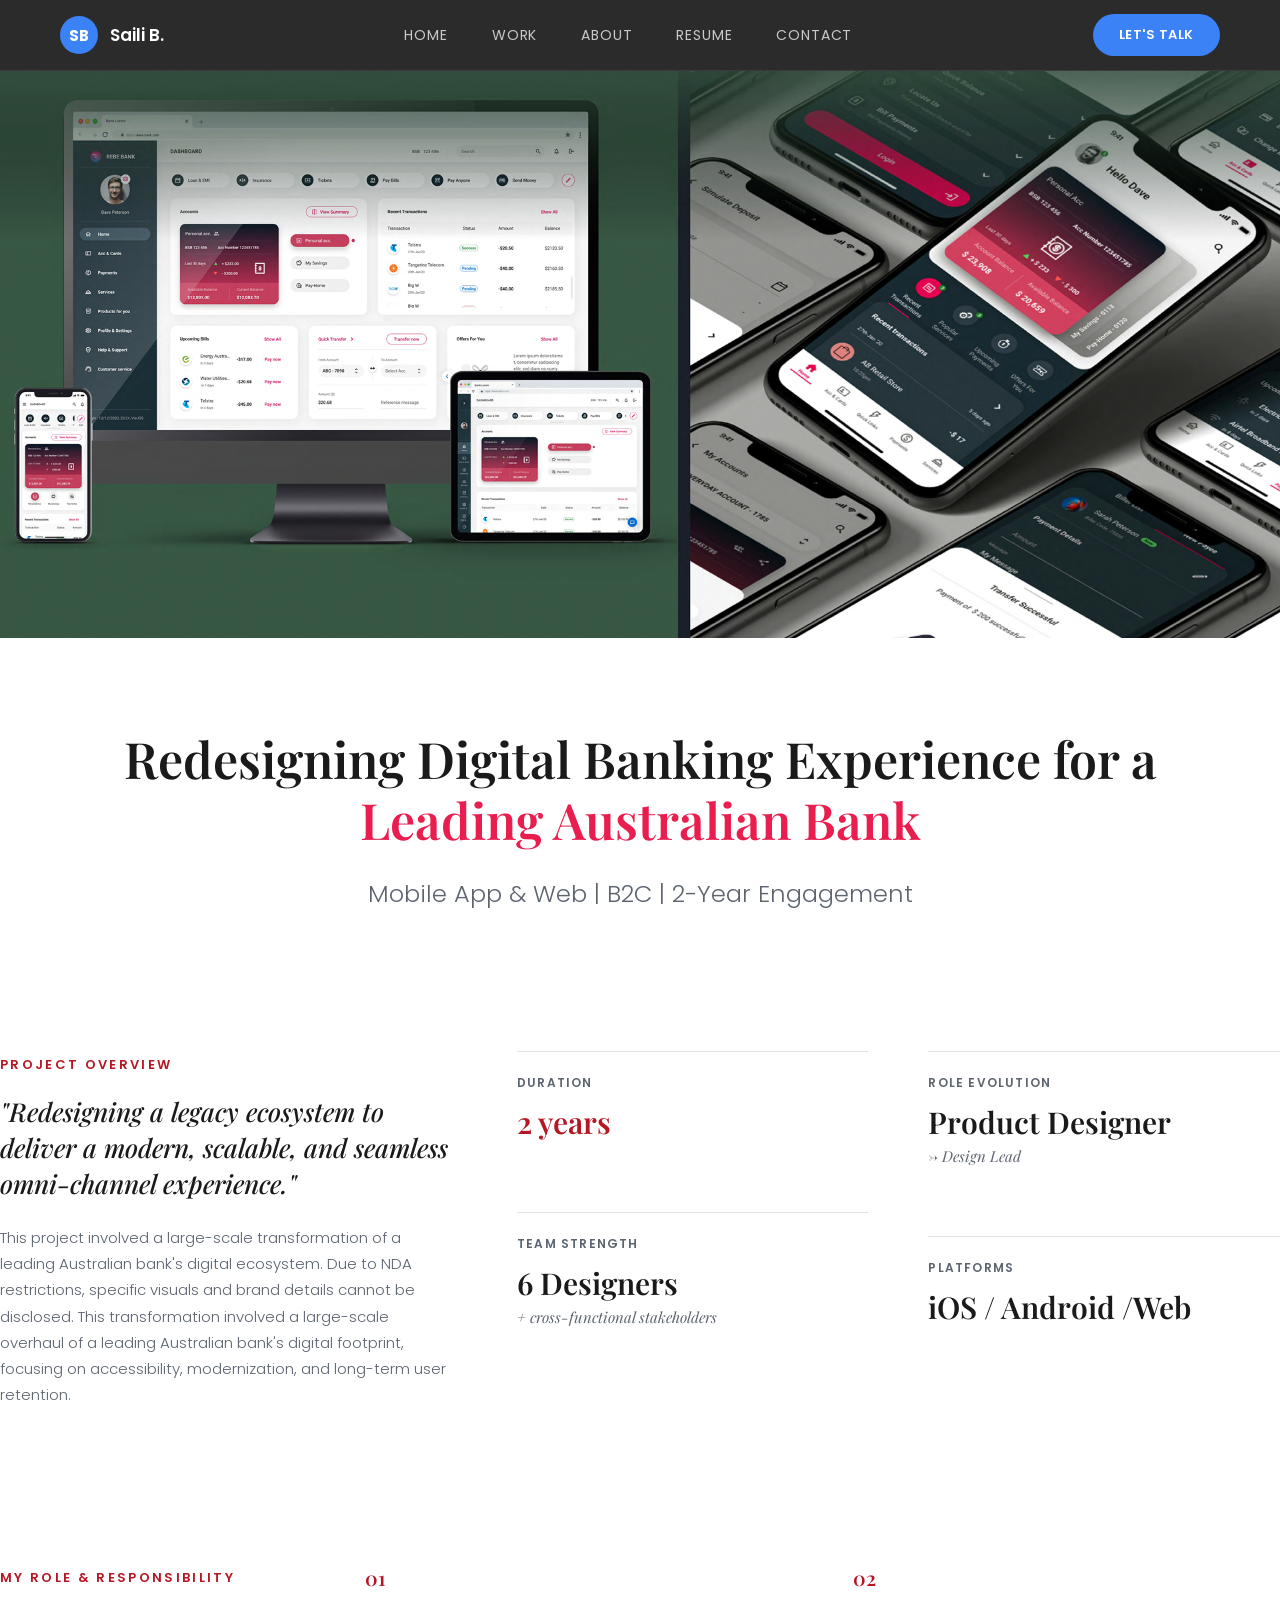
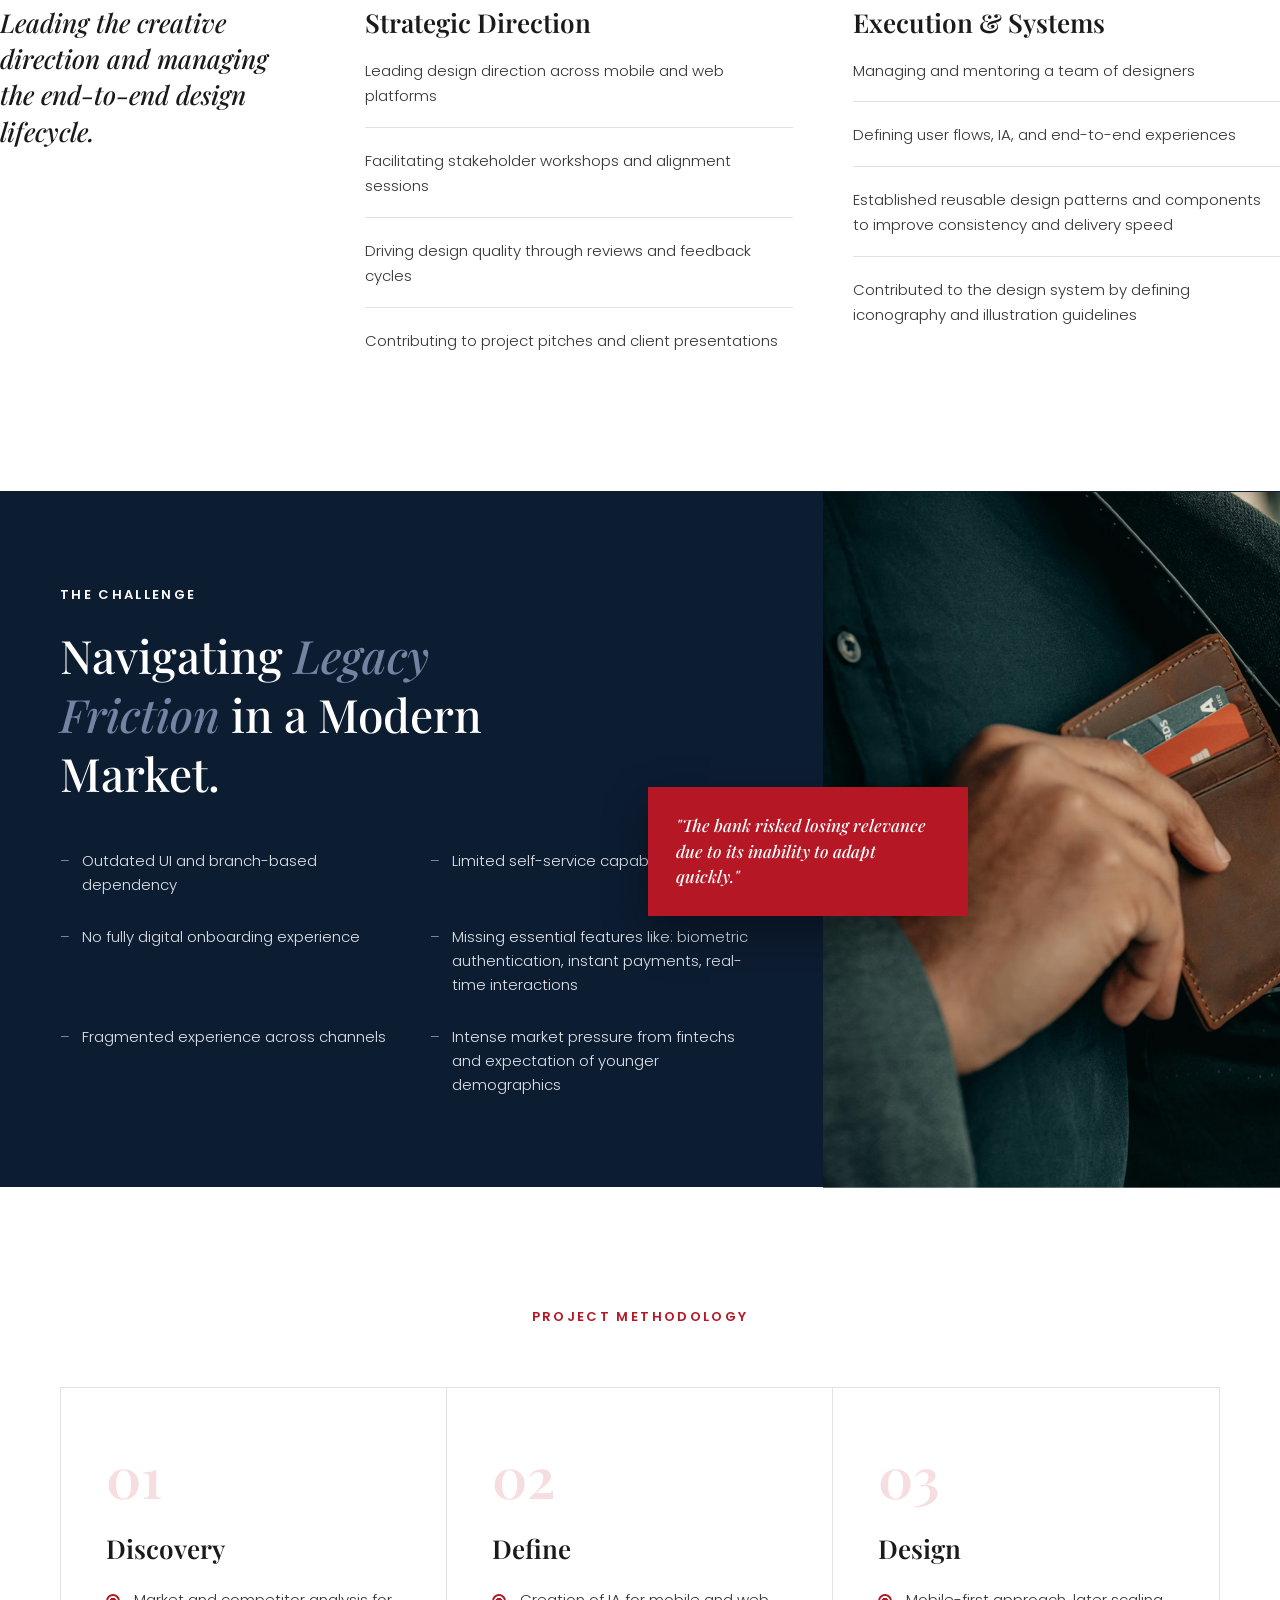
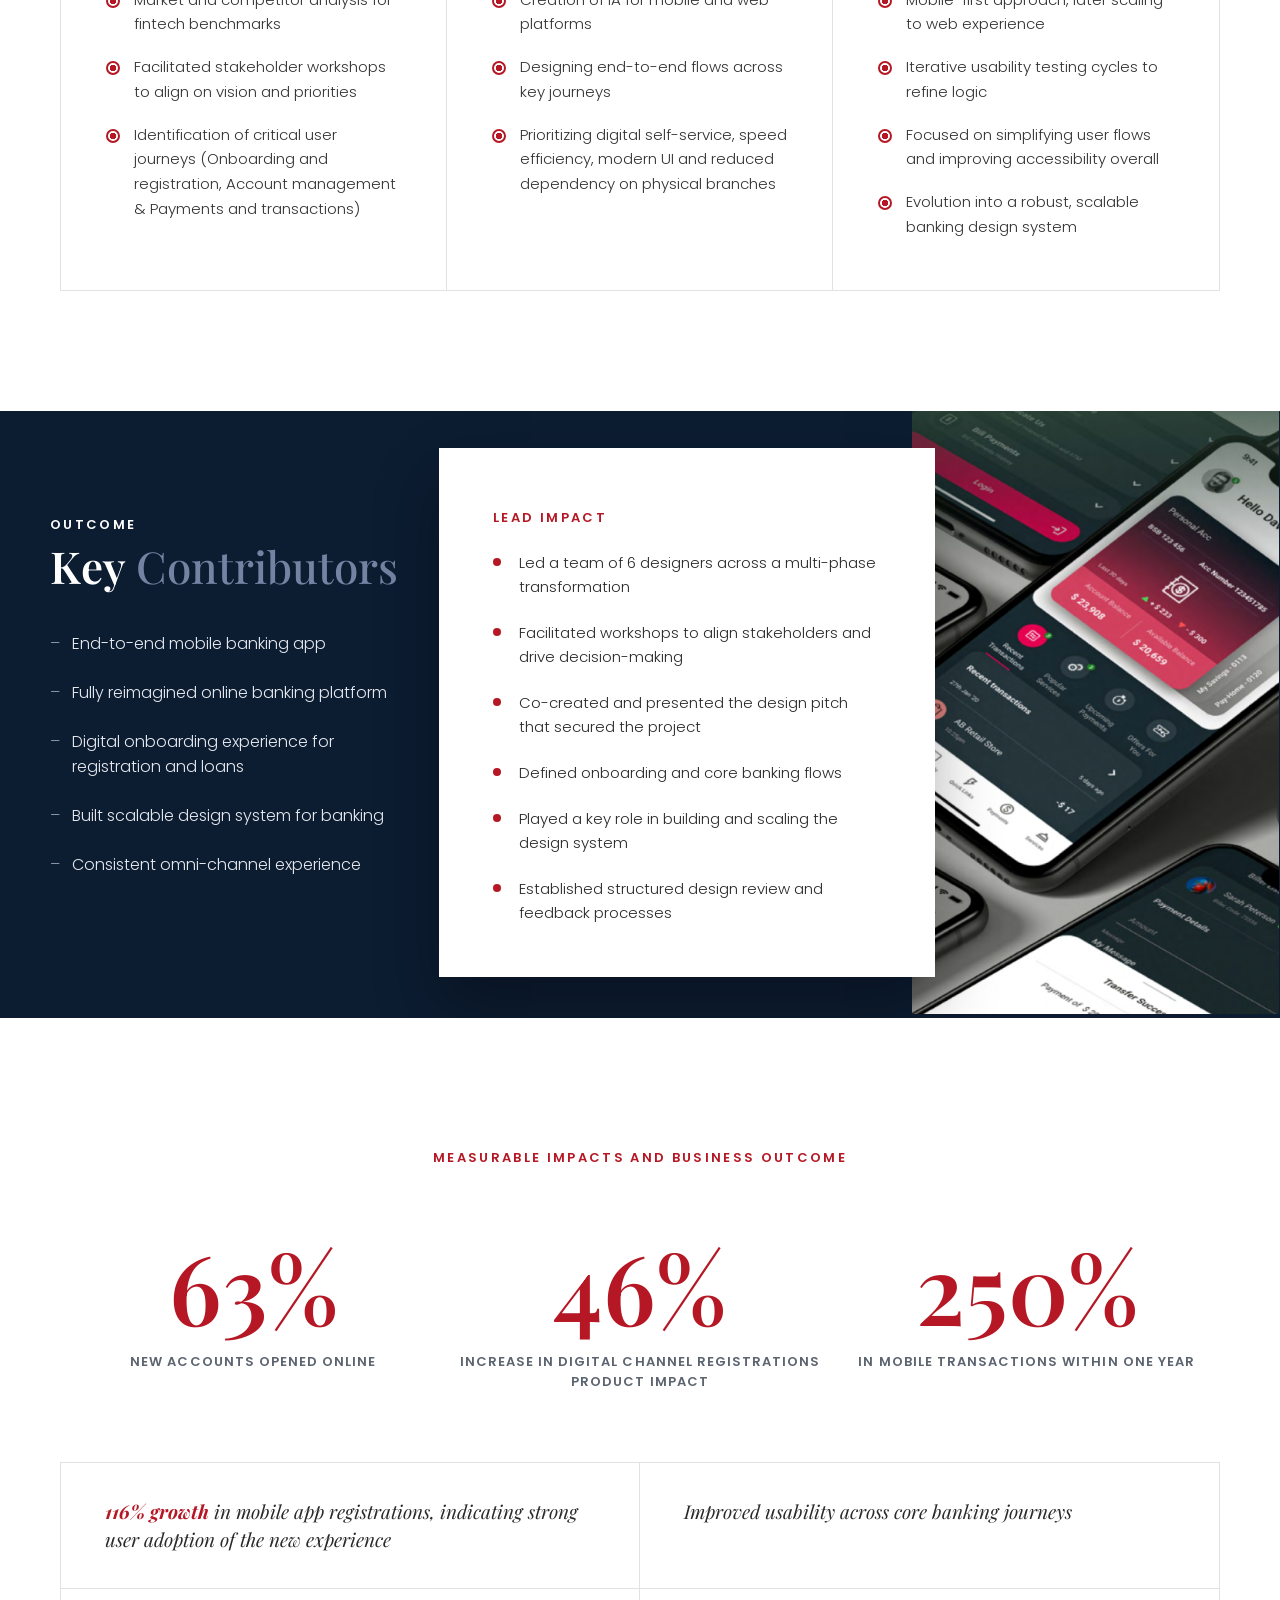
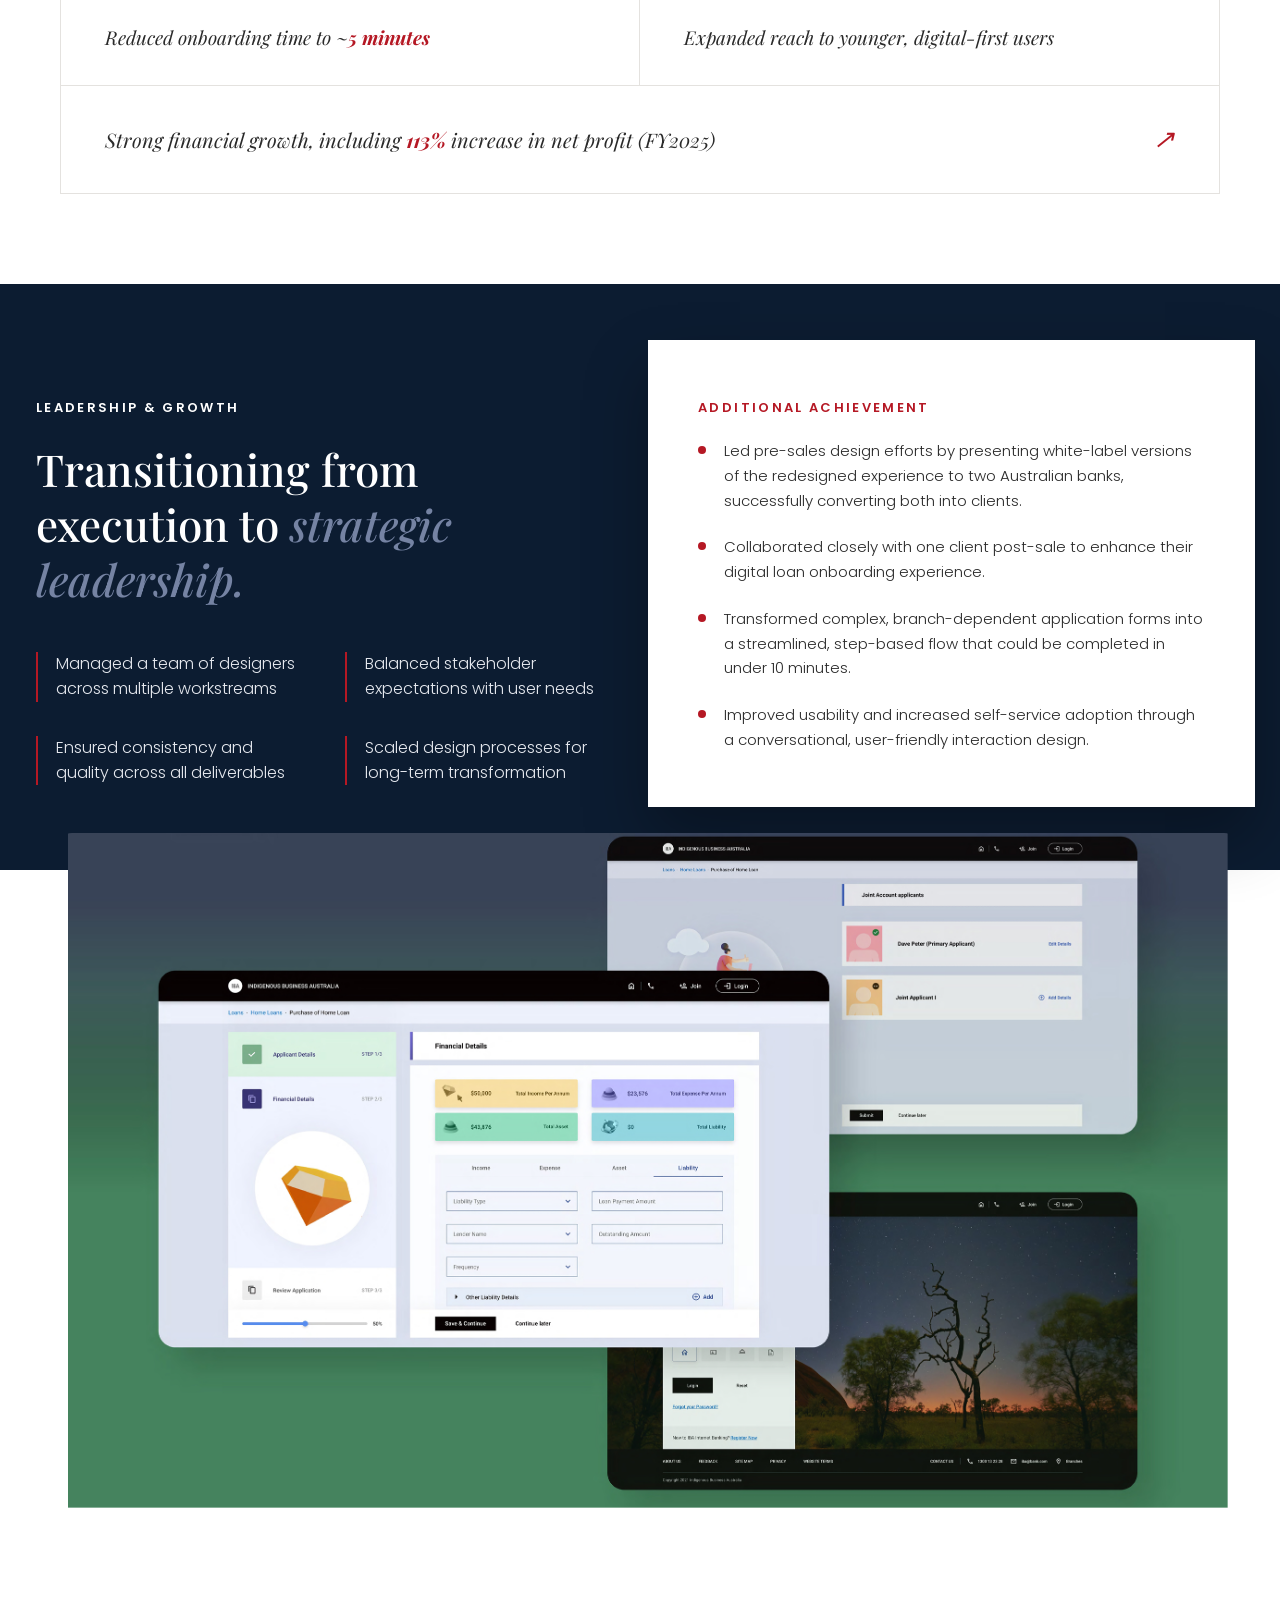
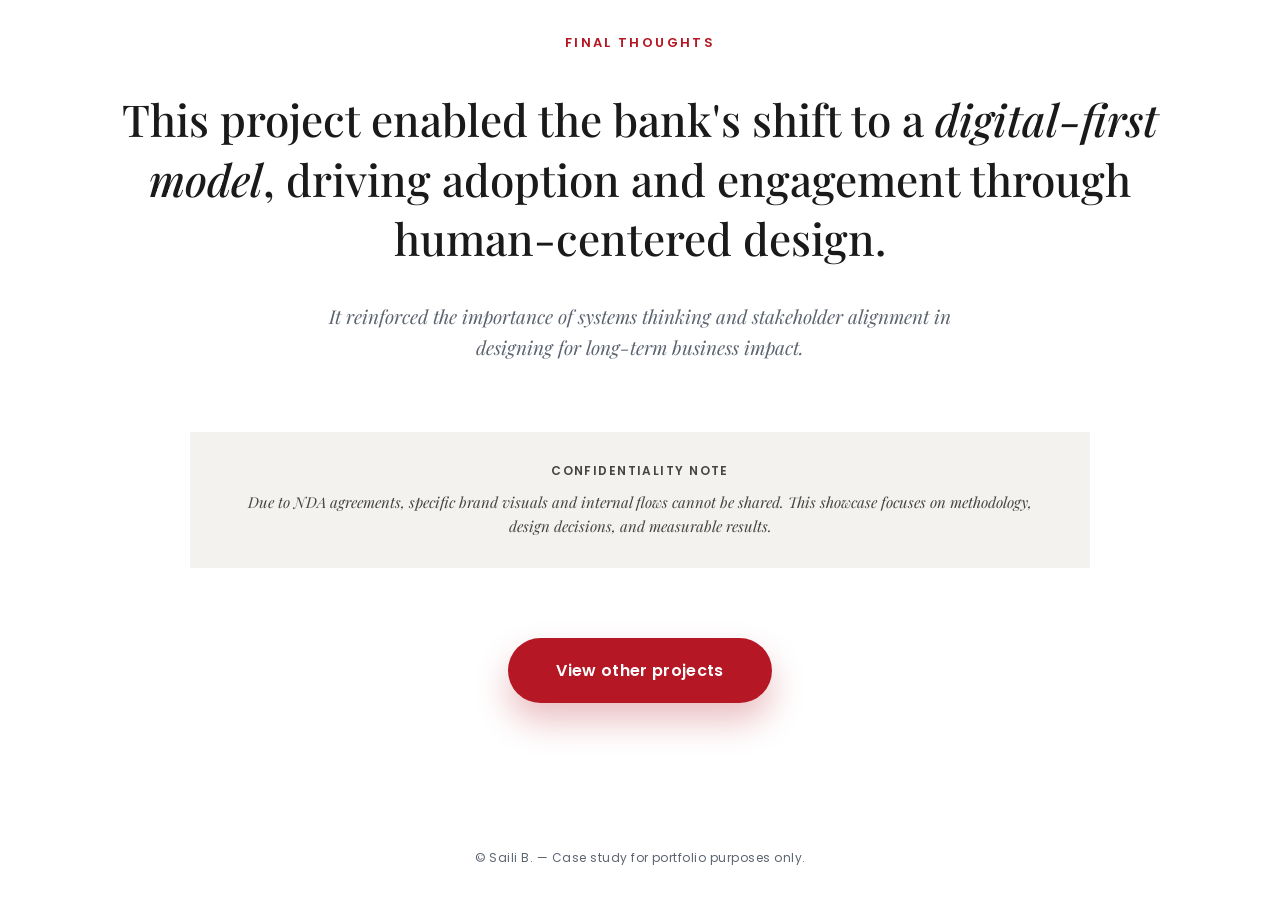
==== banking-case-study.html @ e01d2aa7 "updates" ====
<!doctype html>
<html lang="en"><head><script type="application/json" data-od-external-dependencies>["https://fonts.googleapis.com/css2?family=Playfair+Display:ital,wght@0,500;0,600;0,700;1,500;1,600&family=Poppins:wght@300;400;500;600;700&display=swap"]</script>
<meta charset="UTF-8">
<meta name="viewport" content="width=device-width, initial-scale=1.0">
<title>Redesigning Digital Banking Experience — Saili B.</title>
<link rel="preconnect" href="https://fonts.googleapis.com">
<link rel="preconnect" href="https://fonts.gstatic.com" crossorigin="">
<link href="https://fonts.googleapis.com/css2?family=Playfair+Display:ital,wght@0,500;0,600;0,700;1,500;1,600&amp;family=Poppins:wght@300;400;500;600;700&amp;display=swap" rel="stylesheet">
<style>
  :root{
    --bg:#ffffff;
    --navy:#0c1c31;
    --navy-soft:#132a45;
    --fg:#1a1a1a;
    --muted:#5c6470;
    --muted-on-navy:#7583a3;
    --border:#e4e2df;
    --accent:#b51824;      /* deep maroon - tags, buttons, stats */
    --accent-bright:#e91e4f; /* brighter crimson - hero emphasis */
    --cta-blue:#3b82f6;
    --green-bg:#375743;
    --card-bg:#f4f2ef;
  }
  *{box-sizing:border-box;}
  html{scroll-behavior:smooth;}
  body{
    margin:0;
    background:var(--bg);
    color:var(--fg);
    font-family:'Poppins',sans-serif;
    -webkit-font-smoothing:antialiased;
  }
  h1,h2,h3,.serif{
    font-family:'Playfair Display', serif;
    margin:0;
  }
  a{color:inherit;text-decoration:none;}
  img{max-width:100%;display:block;}
  .wrap{max-width:1400px;margin:0 auto;padding:0 60px;}
  .eyebrow{
    font-size:13px;
    font-weight:600;
    letter-spacing:.18em;
    color:var(--accent);
    text-transform:uppercase;
  }
  .eyebrow.on-navy{color:#ffffff;}
  button, .btn{cursor:pointer;font-family:inherit;}
  :focus-visible{outline:2px solid var(--cta-blue);outline-offset:3px;}

  /* ---------- NAVBAR ---------- */
  header.nav{
    background:rgba(26,26,26,.92);
    backdrop-filter:blur(14px) saturate(1.1);
    color:#fff;
    display:flex;
    align-items:center;
    justify-content:space-between;
    padding:14px 60px;
    position:sticky;top:0;z-index:100;
    border-bottom:1px solid rgba(255,255,255,.08);
  }
  .brand{display:flex;align-items:center;gap:12px;font-weight:600;font-size:17px;}
  .brand .mark{
    width:38px;height:38px;border-radius:50%;
    background:var(--cta-blue);
    color:#fff;display:flex;align-items:center;justify-content:center;
    font-weight:700;font-size:15px;font-family:'Poppins',sans-serif;
  }
  nav.links{display:flex;gap:40px;font-size:14px;letter-spacing:.06em;color:#c9c9c9;}
  nav.links a{transition:color .15s ease;padding:4px 2px;}
  nav.links a:hover, nav.links a:focus-visible{color:#ffffff;}
  .talk-btn{
    background:var(--cta-blue);
    color:#fff;
    border:none;
    padding:11px 26px;
    border-radius:999px;
    font-size:13px;
    font-weight:600;
    letter-spacing:.04em;
  }
  .talk-btn:hover{background:#2f6fe0;}
  .talk-btn:focus-visible{outline:2px solid #ffffff;outline-offset:2px;}

  /* ---------- HERO ---------- */
  .hero-image{width:100%;background:var(--green-bg);}
  .hero-image img{width:100%;height:auto;display:block;}

  .hero-title{
    max-width:1150px;
    margin:0 auto;
    text-align:center;
    padding:90px 40px 30px;
  }
  .hero-title h1{
    font-size:52px;
    line-height:1.22;
    font-weight:600;
    color:var(--fg);
  }
  .hero-title h1 .accent{color:var(--accent-bright);}
  .hero-sub{
    text-align:center;
    color:var(--muted);
    font-size:24px;
    font-weight:300;
    margin:26px 0 0;
  }

  /* ---------- OVERVIEW ---------- */
  .overview{
    padding:110px 0 80px;
    display:grid;
    grid-template-columns:1.3fr 1fr 1fr;
    gap:60px;
  }
  .overview .quote{
    font-family:'Playfair Display',serif;
    font-style:italic;
    font-size:26px;
    line-height:1.4;
    margin:18px 0 22px;
    font-weight:500;
  }
  .overview p.body-copy{
    color:var(--muted);
    font-size:15px;
    line-height:1.75;
    font-weight:300;
  }
  .stat-col{border-top:1px solid var(--border);padding-top:22px;}
  .stat-col + .stat-col{margin-top:70px;}
  .stat-col .label{
    font-size:12px;font-weight:600;letter-spacing:.1em;color:var(--muted);
    text-transform:uppercase;margin-bottom:10px;
  }
  .stat-col .value{font-family:'Playfair Display',serif;font-size:30px;font-weight:600;}
  .stat-col .value.red{color:var(--accent);}
  .stat-col .note{font-family:'Playfair Display',serif;font-style:italic;font-size:15px;color:var(--muted);margin-top:4px;}

  /* ---------- ROLE ---------- */
  .role{padding:60px 0 120px;display:grid;grid-template-columns:1fr 1.4fr 1.4fr;gap:60px;}
  .role .lede .quote{
    font-family:'Playfair Display',serif;font-style:italic;font-size:26px;
    line-height:1.4;font-weight:500;margin-top:16px;
  }
  .role-block .num{
    font-family:'Playfair Display',serif;color:var(--accent);font-size:20px;font-weight:600;margin-bottom:14px;
  }
  .role-block h3{font-size:26px;font-weight:600;margin-bottom:18px;}
  .role-block ul{list-style:none;margin:0;padding:0;display:flex;flex-direction:column;gap:20px;}
  .role-block li{font-size:15px;line-height:1.7;color:#333;font-weight:300;padding-bottom:18px;border-bottom:1px solid var(--border);}
  .role-block li:last-child{border-bottom:none;}

  /* ---------- CHALLENGE (navy split) ---------- */
  .challenge{
    background:var(--navy);
    color:#fff;
    display:grid;
    grid-template-columns:1.1fr 1fr;
    align-items:stretch;
  }
  .challenge-copy{padding:90px 70px 90px 60px;max-width:640px;}
  .challenge-copy h2{
    font-size:46px;line-height:1.28;font-weight:500;margin:20px 0 46px;
  }
  .challenge-copy h2 em{
    font-style:italic;color:var(--muted-on-navy);font-weight:500;
  }
  .challenge-list{
    list-style:none;margin:0;padding:0;
    display:grid;grid-template-columns:1fr 1fr;gap:28px 40px;
  }
  .challenge-list li{
    position:relative;padding-left:22px;font-size:15px;line-height:1.6;font-weight:300;color:#dfe3ea;
  }
  .challenge-list li::before{
    content:"–";position:absolute;left:0;top:0;color:#8b94a8;
  }
  .challenge-media{position:relative;z-index:1;}
  .challenge-media img{width:100%;height:100%;object-fit:cover;position:relative;z-index:1;}
  .quote-card{
    position:absolute;bottom:56px;left:-120px;right:auto;
    width:320px;
    background:var(--accent);
    color:#fff;
    padding:26px 28px;
    box-shadow:0 18px 40px rgba(0,0,0,.35);
    z-index:5;
  }
  .quote-card p{
    font-family:'Playfair Display',serif;font-style:italic;font-size:17px;line-height:1.5;font-weight:500;margin:0;
  }

  /* ---------- METHODOLOGY ---------- */
  .methodology{padding:120px 0;text-align:center;}
  .methodology .eyebrow{display:block;margin-bottom:60px;}
  .method-grid{
    display:grid;grid-template-columns:repeat(3,1fr);
    border:1px solid var(--border);
    text-align:left;
  }
  .method-card{padding:50px 45px;border-right:1px solid var(--border);}
  .method-card:last-child{border-right:none;}
  .method-card .num{
    font-family:'Playfair Display',serif;font-size:56px;font-weight:600;
    color:#f6dde0;
    margin-bottom:18px;
  }
  .method-card h3{font-size:26px;font-weight:600;margin-bottom:22px;}
  .method-card ul{list-style:none;margin:0;padding:0;display:flex;flex-direction:column;gap:18px;}
  .method-card li{
    position:relative;padding-left:28px;font-size:15px;line-height:1.65;color:#333;font-weight:300;text-align:left;
  }
  .method-card li::before{
    content:"";position:absolute;left:0;top:6px;width:10px;height:10px;border-radius:50%;
    border:2px solid var(--accent);background:radial-gradient(circle,var(--accent) 0 3px, transparent 3px);
  }

  /* ---------- OUTCOME (navy) ---------- */
  .outcome{background:var(--navy);color:#fff;position:relative;overflow:hidden;}
  .outcome-top{
    display:grid;grid-template-columns:1fr 1.35fr 1fr;gap:0;align-items:stretch;padding:100px 0 0;
  }
  .outcome-left{padding-left:0;}
  .outcome h2{font-size:44px;font-weight:600;margin-bottom:36px;}
  .outcome h2 .fade{color:var(--muted-on-navy);font-weight:500;}
  .outcome-left ul{list-style:none;margin:0;padding:0;display:flex;flex-direction:column;gap:24px;}
  .outcome-left li{position:relative;padding-left:22px;font-size:16px;font-weight:300;color:#e6e9ef;}
  .outcome-left li::before{content:"–";position:absolute;left:0;color:#8b94a8;}
  .impact-card{
    background:#fff;color:var(--fg);padding:56px 54px;margin-top:-20px;
    box-shadow:0 30px 60px rgba(0,0,0,.3);
  }
  .impact-card ul{list-style:none;margin:22px 0 0;padding:0;display:flex;flex-direction:column;gap:22px;}
  .impact-card li{position:relative;padding-left:26px;font-size:15px;line-height:1.6;font-weight:300;color:#2a2a2a;}
  .impact-card li::before{
    content:"";position:absolute;left:0;top:7px;width:8px;height:8px;border-radius:50%;background:var(--accent);
  }
  .outcome-media{align-self:stretch;}
  .outcome-media img{width:100%;height:100%;object-fit:cover;object-position:right center;}

  /* ---------- STATS ---------- */
  .stats-section{padding:130px 0 90px;text-align:center;}
  .stats-section .eyebrow{display:block;margin-bottom:70px;}
  .stat-trio{display:grid;grid-template-columns:repeat(3,1fr);margin-bottom:70px;}
  .stat-trio .num{
    font-family:'Playfair Display',serif;font-size:96px;font-weight:600;color:var(--accent);line-height:1;
  }
  .stat-trio .cap{
    font-size:13px;font-weight:600;letter-spacing:.08em;color:var(--muted);text-transform:uppercase;margin-top:18px;
  }
  .quote-grid{
    display:grid;grid-template-columns:1fr 1fr;
    border:1px solid var(--border);border-bottom:none;
    text-align:left;margin-bottom:0;
  }
  .quote-grid .qcell{
    padding:34px 44px;border-bottom:1px solid var(--border);font-family:'Playfair Display',serif;
    font-style:italic;font-size:19px;line-height:1.5;color:#2a2a2a;
  }
  .quote-grid .qcell:nth-child(odd){border-right:1px solid var(--border);}
  .quote-grid .qcell strong{color:var(--accent);font-weight:700;font-style:italic;}
  .full-stat{
    border:1px solid var(--border);border-top:none;
    padding:34px 44px;
    display:flex;align-items:center;justify-content:space-between;
    font-family:'Playfair Display',serif;font-style:italic;font-size:20px;color:#2a2a2a;
  }
  .full-stat strong{color:var(--accent);font-weight:700;font-style:italic;}
  .full-stat .arrow{color:var(--accent);font-size:26px;font-family:'Poppins',sans-serif;}

  /* ---------- LEADERSHIP ---------- */
  .leadership{background:var(--navy);color:#fff;position:relative;}
  .lead-top{display:grid;grid-template-columns:1.05fr 1fr;gap:0;padding:110px 0 110px;align-items:start;}
  .lead-copy{padding-right:60px;}
  .lead-copy h2{font-size:44px;line-height:1.25;font-weight:500;margin:22px 0 46px;}
  .lead-copy h2 em{font-style:italic;color:var(--muted-on-navy);font-weight:500;}
  .lead-list{list-style:none;margin:0;padding:0;display:grid;grid-template-columns:1fr 1fr;gap:34px 40px;}
  .lead-list li{
    position:relative;padding-left:20px;font-size:16px;line-height:1.55;font-weight:300;color:#e6e9ef;
    border-left:2px solid var(--accent);padding-left:18px;
  }
  .achievement-card{
    background:#fff;color:var(--fg);padding:54px 50px;box-shadow:0 30px 60px rgba(0,0,0,.3);
  }
  .achievement-card ul{list-style:none;margin:20px 0 0;padding:0;display:flex;flex-direction:column;gap:22px;}
  .achievement-card li{position:relative;padding-left:26px;font-size:15px;line-height:1.65;font-weight:300;color:#2a2a2a;}
  .achievement-card li::before{content:"";position:absolute;left:0;top:7px;width:8px;height:8px;border-radius:50%;background:var(--accent);}
  .lead-media{background:var(--green-bg);padding:60px;}
  .lead-media img{width:100%;border-radius:4px;}

  /* ---------- FINAL ---------- */
  .final{padding:130px 0 110px;text-align:center;}
  .final .eyebrow{display:block;margin-bottom:36px;}
  .final h2{
    max-width:1150px;margin:0 auto;font-size:44px;line-height:1.35;font-weight:500;
  }
  .final h2 em{font-style:italic;font-weight:500;}
  .final .sub{
    max-width:700px;margin:34px auto 0;font-family:'Playfair Display',serif;font-style:italic;
    font-size:19px;line-height:1.6;color:var(--muted);
  }
  .confidentiality{
    max-width:900px;margin:70px auto 0;background:var(--card-bg);padding:30px 40px;text-align:center;
  }
  .confidentiality .label{font-size:12px;font-weight:600;letter-spacing:.12em;color:#444;text-transform:uppercase;margin-bottom:10px;}
  .confidentiality p{font-family:'Playfair Display',serif;font-style:italic;font-size:15px;color:#444;line-height:1.6;margin:0;}
  .cta-wrap{margin-top:70px;}
  .view-projects{
    background:var(--accent);color:#fff;border:none;padding:20px 48px;border-radius:999px;
    font-size:16px;font-weight:600;letter-spacing:.02em;box-shadow:0 18px 34px rgba(181,24,36,.28);
  }
  .view-projects:hover{background:#93131d;}
  .view-projects:focus-visible{outline:2px solid var(--navy);outline-offset:3px;}

  footer.site-footer{
    padding:36px 0 50px;text-align:center;color:var(--muted);font-size:12px;letter-spacing:.04em;
  }

  @media (max-width:1100px){
    .wrap{padding:0 28px;}
    header.nav{padding:14px 24px;}
    nav.links{display:none;}
    .hero-title h1{font-size:36px;}
    .hero-sub{font-size:18px;}
    .overview,.role{grid-template-columns:1fr;gap:44px;padding-top:70px;}
    .challenge{grid-template-columns:1fr;}
    .challenge-media{min-height:360px;}
    .challenge-copy{padding:60px 24px;max-width:none;}
    .quote-card{left:24px;right:24px;width:auto;bottom:24px;}
    .method-grid{grid-template-columns:1fr;}
    .method-card{border-right:none;border-bottom:1px solid var(--border);}
    .outcome-top{grid-template-columns:1fr;padding:60px 24px 0;}
    .outcome-media{min-height:320px;margin-top:40px;}
    .impact-card{margin-top:40px;}
    .stat-trio{grid-template-columns:1fr;gap:40px;}
    .quote-grid{grid-template-columns:1fr;}
    .quote-grid .qcell:nth-child(odd){border-right:none;}
    .lead-top{grid-template-columns:1fr;padding:60px 24px !important;height:auto !important;}
    .lead-copy{padding-right:0;margin-bottom:40px;}
    .lead-list{grid-template-columns:1fr;}
    .final h2{font-size:30px;}

    /* Neutralize desktop-only inline pixel offsets/fixed sizes so the
       manually fine-tuned desktop positions aren't dragged along on
       small screens. Desktop layout above 1100px is untouched. */
    .challenge-list{width:auto !important;}
    .challenge-media{transform:none !important;}
    .challenge-media img{width:100% !important;transform:none !important;}
    .quote-card{transform:none !important;}
    .outcome{height:auto !important;}
    .outcome-top{transform:none !important;margin-left:0 !important;}
    .impact-card{transform:none !important;}
    .outcome-media img{width:100% !important;height:auto !important;transform:none !important;}
    .achievement-card{transform:none !important;}
    .lead-media img{transform:none !important;}
  }
</style>
</head>
<body>

  <header class="nav" data-od-id="site-navbar">
    <div class="brand" data-od-id="brand-logo">
      <span class="mark">SB</span>
      <span>Saili B.</span>
    </div>
    <nav class="links">
      <a href="index.html#top" data-od-id="nav-home">HOME</a>
      <a href="index.html#work" data-od-id="nav-work">WORK</a>
      <a href="index.html#about" data-od-id="nav-about">ABOUT</a>
      <a href="https://drive.google.com/file/d/11xnpkp3scNq9Za6gYi-1OitTIbmNhtTH/view" target="_blank" rel="noopener noreferrer" data-od-id="nav-resume">RESUME</a>
      <a href="index.html#contact" data-od-id="nav-contact">CONTACT</a>
    </nav>
    <a class="talk-btn" href="index.html#contact" data-od-id="cta-lets-talk" style="display:inline-block;text-decoration:none;">LET'S TALK</a>
  </header>

  <div class="hero-image" data-od-id="hero-image">
    <img src="assets/images/banking-00.png" alt="Redesigned banking dashboard shown across desktop, tablet and mobile, plus a close-up array of mobile banking screens" width="1920" height="850">
  </div>

  <section class="hero-title" data-od-id="hero-title">
    <h1 style="font-size: 50px;">Redesigning Digital Banking Experience for a<br><span class="accent">Leading Australian Bank</span></h1>
    <p class="hero-sub">Mobile App &amp; Web | B2C | 2-Year Engagement</p>
  </section>

  <section class="wrap overview" data-od-id="project-overview">
    <div>
      <span class="eyebrow">Project Overview</span>
      <p class="quote">"Redesigning a legacy ecosystem to deliver a modern, scalable, and seamless omni-channel experience."</p>
      <p class="body-copy">This project involved a large-scale transformation of a leading Australian bank's digital ecosystem. Due to NDA restrictions, specific visuals and brand details cannot be disclosed. This transformation involved a large-scale overhaul of a leading Australian bank's digital footprint, focusing on accessibility, modernization, and long-term user retention.</p>
    </div>
    <div>
      <div class="stat-col">
        <div class="label">Duration</div>
        <div class="value red">2 years</div>
      </div>
      <div class="stat-col">
        <div class="label">Team Strength</div>
        <div class="value">6 Designers</div>
        <div class="note">+ cross-functional stakeholders</div>
      </div>
    </div>
    <div>
      <div class="stat-col">
        <div class="label">Role Evolution</div>
        <div class="value">Product Designer</div>
        <div class="note">→ Design Lead</div>
      </div>
      <div class="stat-col">
        <div class="label">Platforms</div>
        <div class="value">iOS / Android /Web</div>
      </div>
    </div>
  </section>

  <section class="wrap role" data-od-id="role-responsibility">
    <div class="lede">
      <span class="eyebrow">My Role &amp; Responsibility</span>
      <p class="quote">Leading the creative direction and managing the end-to-end design lifecycle.</p>
    </div>
    <div class="role-block">
      <div class="num">01</div>
      <h3>Strategic Direction</h3>
      <ul>
        <li>Leading design direction across mobile and web platforms</li>
        <li>Facilitating stakeholder workshops and alignment sessions</li>
        <li>Driving design quality through reviews and feedback cycles</li>
        <li>Contributing to project pitches and client presentations</li>
      </ul>
    </div>
    <div class="role-block">
      <div class="num">02</div>
      <h3>Execution &amp; Systems</h3>
      <ul>
        <li>Managing and mentoring a team of designers</li>
        <li>Defining user flows, IA, and end-to-end experiences</li>
        <li>Established reusable design patterns and components to improve consistency and delivery speed</li>
        <li>Contributed to the design system by defining iconography and illustration guidelines</li>
      </ul>
    </div>
  </section>

  <section class="challenge" data-od-id="the-challenge">
    <div class="challenge-copy">
      <span class="eyebrow on-navy">The Challenge</span>
      <h2>Navigating <em>Legacy Friction</em> in a Modern Market.</h2>
      <ul class="challenge-list" style="width: 700px; justify-content: space-evenly;">
        <li>Outdated UI and branch-based dependency</li>
        <li>Limited self-service capabilities</li>
        <li>No fully digital onboarding experience</li>
        <li>Missing essential features like: biometric authentication, instant payments, real-time interactions</li>
        <li>Fragmented experience across channels</li>
        <li>Intense market pressure from fintechs and expectation of younger demographics</li>
      </ul>
    </div>
    <div class="challenge-media" data-od-id="challenge-image" style="transform: translate(-43px, -2px);">
      <img src="assets/images/banking-01.png" alt="Close-up of a hand reaching into a jacket pocket for a leather wallet holding bank cards" style="width: 499px; transform: translate(196px, 3px); text-align: right;">
      <div class="quote-card" style="transform: translate(141px, -213px);">
        <p>"The bank risked losing relevance due to its inability to adapt quickly."</p>
      </div>
    </div>
  </section>

  <section class="methodology" data-od-id="project-methodology">
    <div class="wrap">
      <span class="eyebrow">Project Methodology</span>
      <div class="method-grid">
        <div class="method-card" data-od-id="method-discovery">
          <div class="num">01</div>
          <h3>Discovery</h3>
          <ul>
            <li>Market and competitor analysis for fintech benchmarks</li>
            <li>Facilitated stakeholder workshops to align on vision and priorities</li>
            <li>Identification of critical user journeys (Onboarding and registration, Account management &amp; Payments and transactions)</li>
          </ul>
        </div>
        <div class="method-card" data-od-id="method-define">
          <div class="num">02</div>
          <h3>Define</h3>
          <ul>
            <li>Creation of IA for mobile and web platforms</li>
            <li>Designing end-to-end flows across key journeys</li>
            <li>Prioritizing digital self-service, speed efficiency, modern UI and reduced dependency on physical branches</li>
          </ul>
        </div>
        <div class="method-card" data-od-id="method-design">
          <div class="num">03</div>
          <h3>Design</h3>
          <ul>
            <li>Mobile-first approach, later scaling to web experience</li>
            <li>Iterative usability testing cycles to refine logic</li>
            <li>Focused on simplifying user flows and improving accessibility overall</li>
            <li>Evolution into a robust, scalable banking design system</li>
          </ul>
        </div>
      </div>
    </div>
  </section>

  <section class="outcome" data-od-id="outcome-section" style="height: 607px; margin-top: 0px; padding-left: 50px; padding-top: 100px; padding-right: 0px;">
    <div class="outcome-top" style="width:100%; max-width:none; margin:0; padding:0; transform:none;">
  <div class="outcome-left" style="width:auto; max-width:none; margin:0;">
    <span class="eyebrow on-navy">Outcome</span>
    <h2>Key <span class="fade">Contributors</span></h2>

    <ul style="width:auto; margin:0;">
      <li>End-to-end mobile banking app</li>
      <li>Fully reimagined online banking platform</li>
      <li>Digital onboarding experience for registration and loans</li>
      <li>Built scalable design system for banking</li>
      <li>Consistent omni-channel experience</li>
    </ul>
  </div>

  <div class="impact-card" data-od-id="lead-impact-card" style="margin: 0px; transform: translate(22px, -63px); z-index: 1; height: 529px; padding-bottom: 100px;">
    <span class="eyebrow">Lead Impact</span>

    <ul>
      <li>Led a team of 6 designers across a multi-phase transformation</li>
      <li>Facilitated workshops to align stakeholders and drive decision-making</li>
      <li>Co-created and presented the design pitch that secured the project</li>
      <li>Defined onboarding and core banking flows</li>
      <li>Played a key role in building and scaling the design system</li>
      <li>Established structured design review and feedback processes</li>
    </ul>
  </div>

  <div class="outcome-media" data-od-id="outcome-image" style="margin:0;">
    <img src="assets/images/banking-02.png" alt="Angled close-up of multiple phones showing the redesigned mobile banking app screens" style="transform: translate(-1px, -95px); width: 100%; height: 114%; padding-right: 0px; padding-bottom: 0px; padding-left: 0px; margin-top: -5px;">
  </div>
</div>
  </section>

  <section class="stats-section" data-od-id="measurable-impact">
    <div class="wrap">
      <span class="eyebrow">Measurable Impacts and Business Outcome</span>
      <div class="stat-trio">
        <div>
          <div class="num">63%</div>
          <div class="cap">New accounts opened online</div>
        </div>
        <div>
          <div class="num">46%</div>
          <div class="cap">Increase in digital channel registrations<br>product impact</div>
        </div>
        <div>
          <div class="num">250%</div>
          <div class="cap">In mobile transactions within one year</div>
        </div>
      </div>
      <div class="quote-grid">
        <div class="qcell"><strong>116% growth</strong> in mobile app registrations, indicating strong user adoption of the new experience</div>
        <div class="qcell">Improved usability across core banking journeys</div>
        <div class="qcell">Reduced onboarding time to ~<strong>5 minutes</strong></div>
        <div class="qcell">Expanded reach to younger, digital-first users</div>
      </div>
      <div class="full-stat">
        <span>Strong financial growth, including <strong>113%</strong> increase in net profit (FY2025)</span>
        <span class="arrow">↗</span>
      </div>
    </div>
  </section>

  <section class="leadership" data-od-id="leadership-growth">
    <div class="wrap lead-top" style="height: 585.5px; padding-left: 36px;">
      <div class="lead-copy">
        <span class="eyebrow on-navy">Leadership &amp; Growth</span>
        <h2>Transitioning from execution to <em>strategic leadership.</em></h2>
        <ul class="lead-list">
          <li>Managed a team of designers across multiple workstreams</li>
          <li>Balanced stakeholder expectations with user needs</li>
          <li>Ensured consistency and quality across all deliverables</li>
          <li>Scaled design processes for long-term transformation</li>
        </ul>
      </div>
      <div class="achievement-card" data-od-id="additional-achievement" style="transform: translate(-25px, -54px);">
        <span class="eyebrow">Additional Achievement</span>
        <ul>
          <li>Led pre-sales design efforts by presenting white-label versions of the redesigned experience to two Australian banks, successfully converting both into clients.</li>
          <li>Collaborated closely with one client post-sale to enhance their digital loan onboarding experience.</li>
          <li>Transformed complex, branch-dependent application forms into a streamlined, step-based flow that could be completed in under 10 minutes.</li>
          <li>Improved usability and increased self-service adoption through a conversational, user-friendly interaction design.</li>
        </ul>
      </div>
    </div>
    <div class="lead-media" data-od-id="loan-flow-image" style="background-color: rgb(255, 255, 255); padding-bottom: 0px; padding-top: 0px;">
      <div class="wrap" style="padding:0;">
        <img src="assets/images/banking-03.png" alt="Redesigned home loan application flow showing applicant details, financial details and joint applicant review screens" style="transform: translate(8px, -40px); padding-top: 3px; padding-bottom: 5px;">
      </div>
    </div>
  </section>

  <section class="final" data-od-id="final-thoughts" style="padding-top: 80px;">
    <div class="wrap">
      <span class="eyebrow">Final Thoughts</span>
      <h2>This project enabled the bank's shift to a <em>digital-first model</em>, driving adoption and engagement through human-centered design.</h2>
      <p class="sub">It reinforced the importance of systems thinking and stakeholder alignment in designing for long-term business impact.</p>
      <div class="confidentiality" data-od-id="confidentiality-note">
        <div class="label">Confidentiality Note</div>
        <p>Due to NDA agreements, specific brand visuals and internal flows cannot be shared. This showcase focuses on methodology, design decisions, and measurable results.</p>
      </div>
      <div class="cta-wrap">
        <a class="view-projects" href="index.html#work" data-od-id="cta-view-other-projects" style="display:inline-block;text-decoration:none;">View other projects</a>
      </div>
    </div>
  </section>

  <footer class="site-footer">© Saili B. — Case study for portfolio purposes only.</footer>



</body></html>
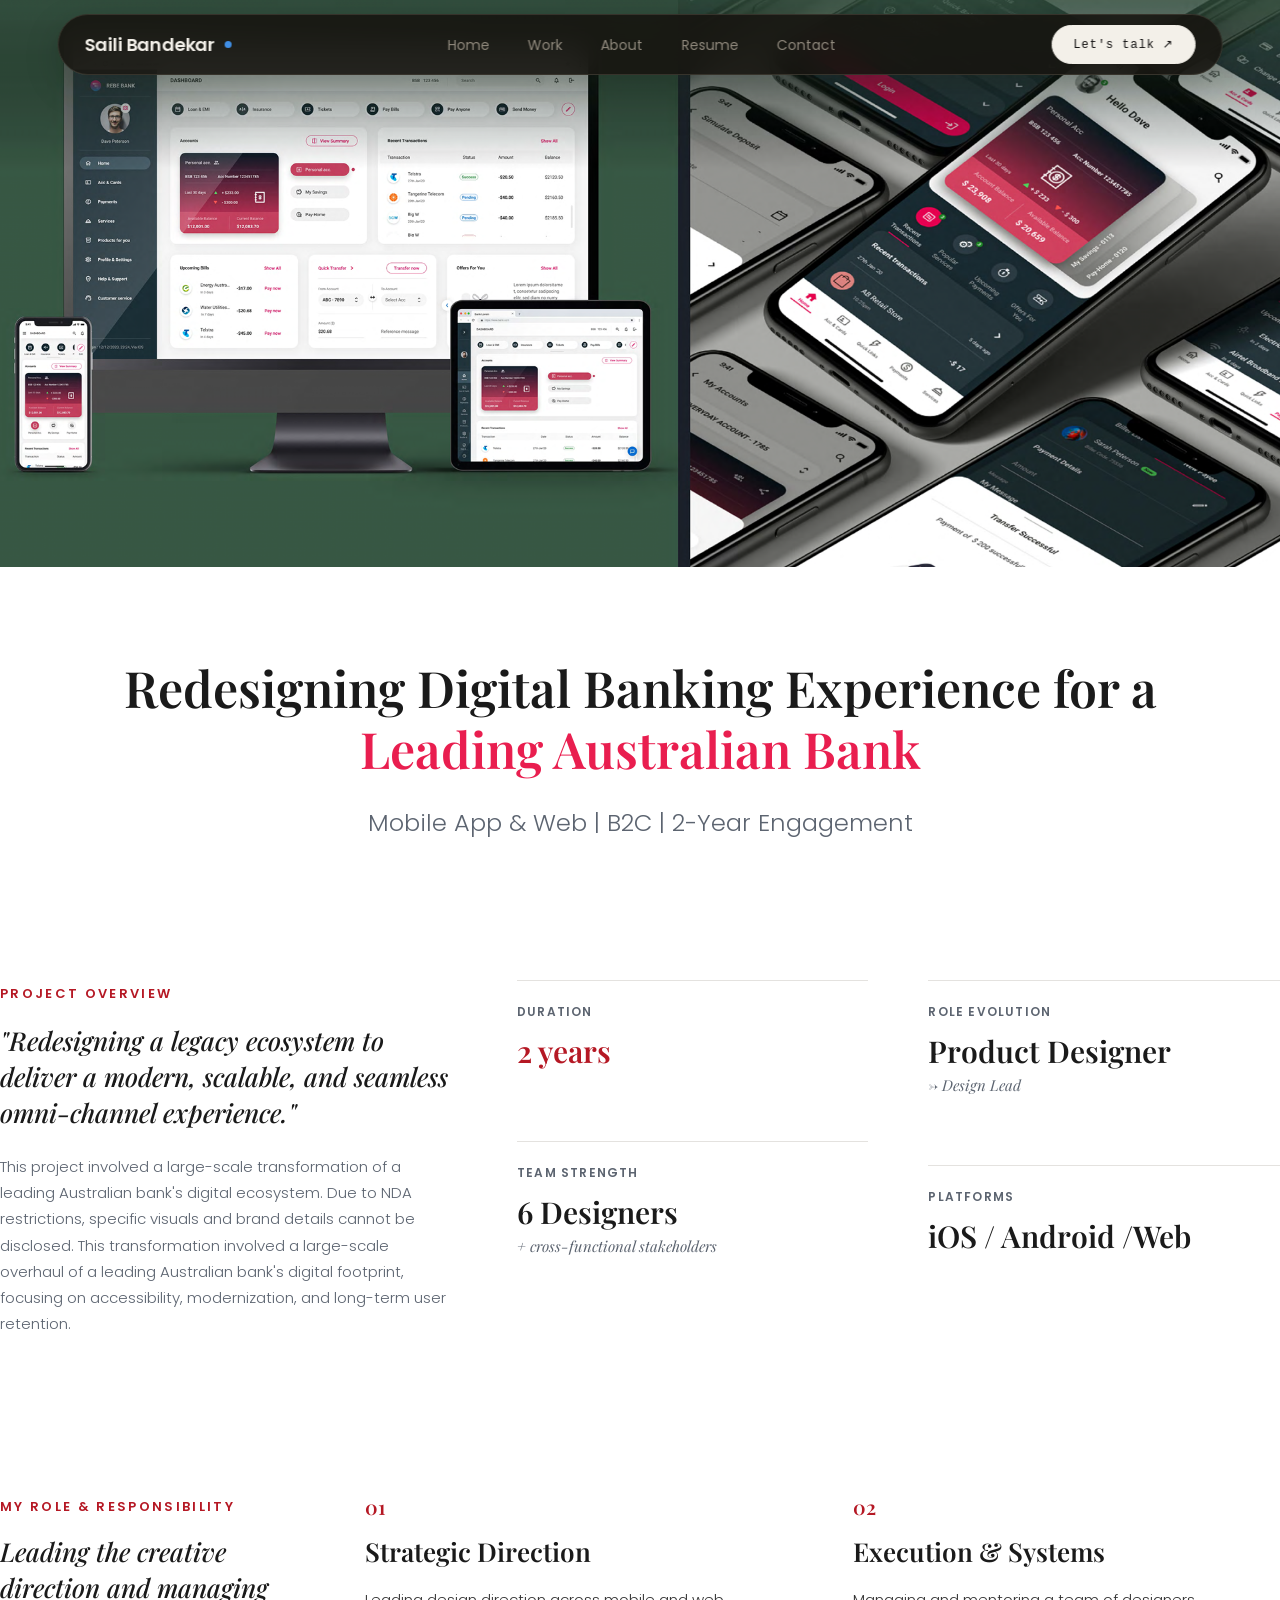
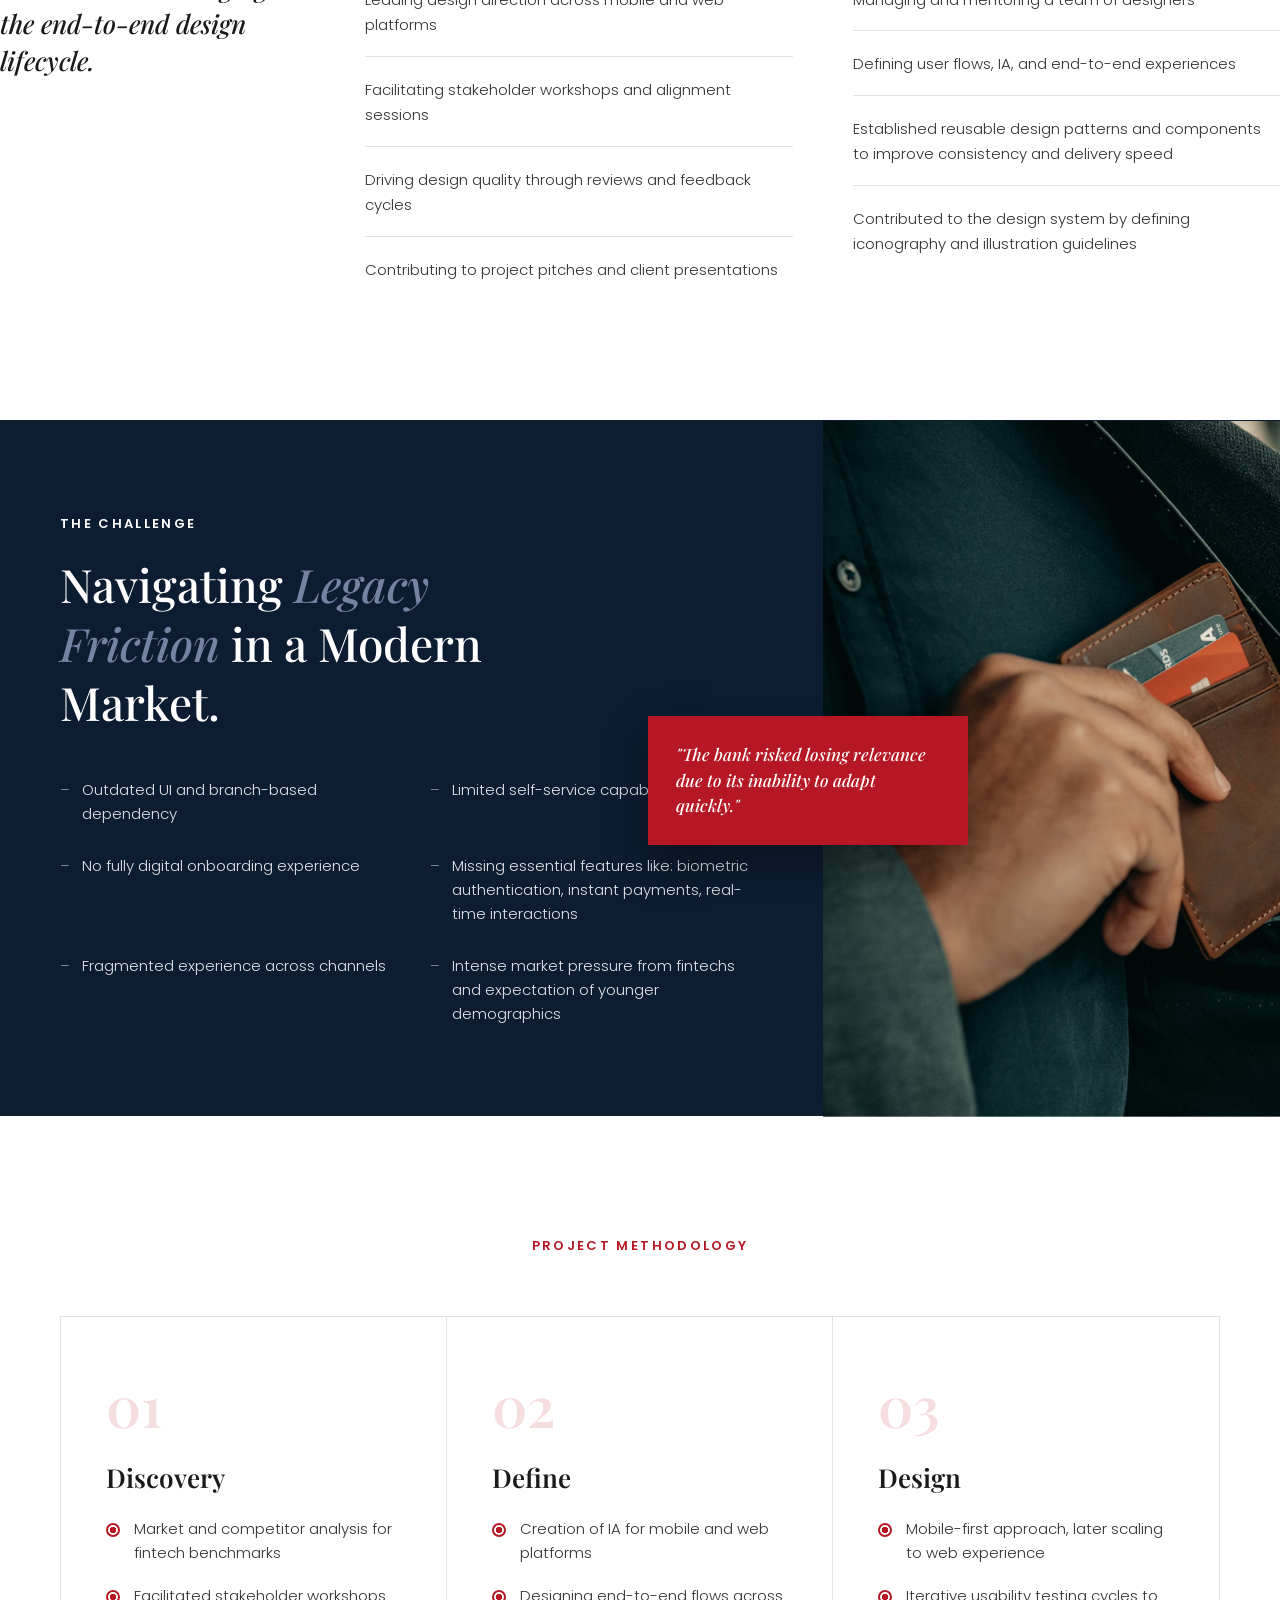
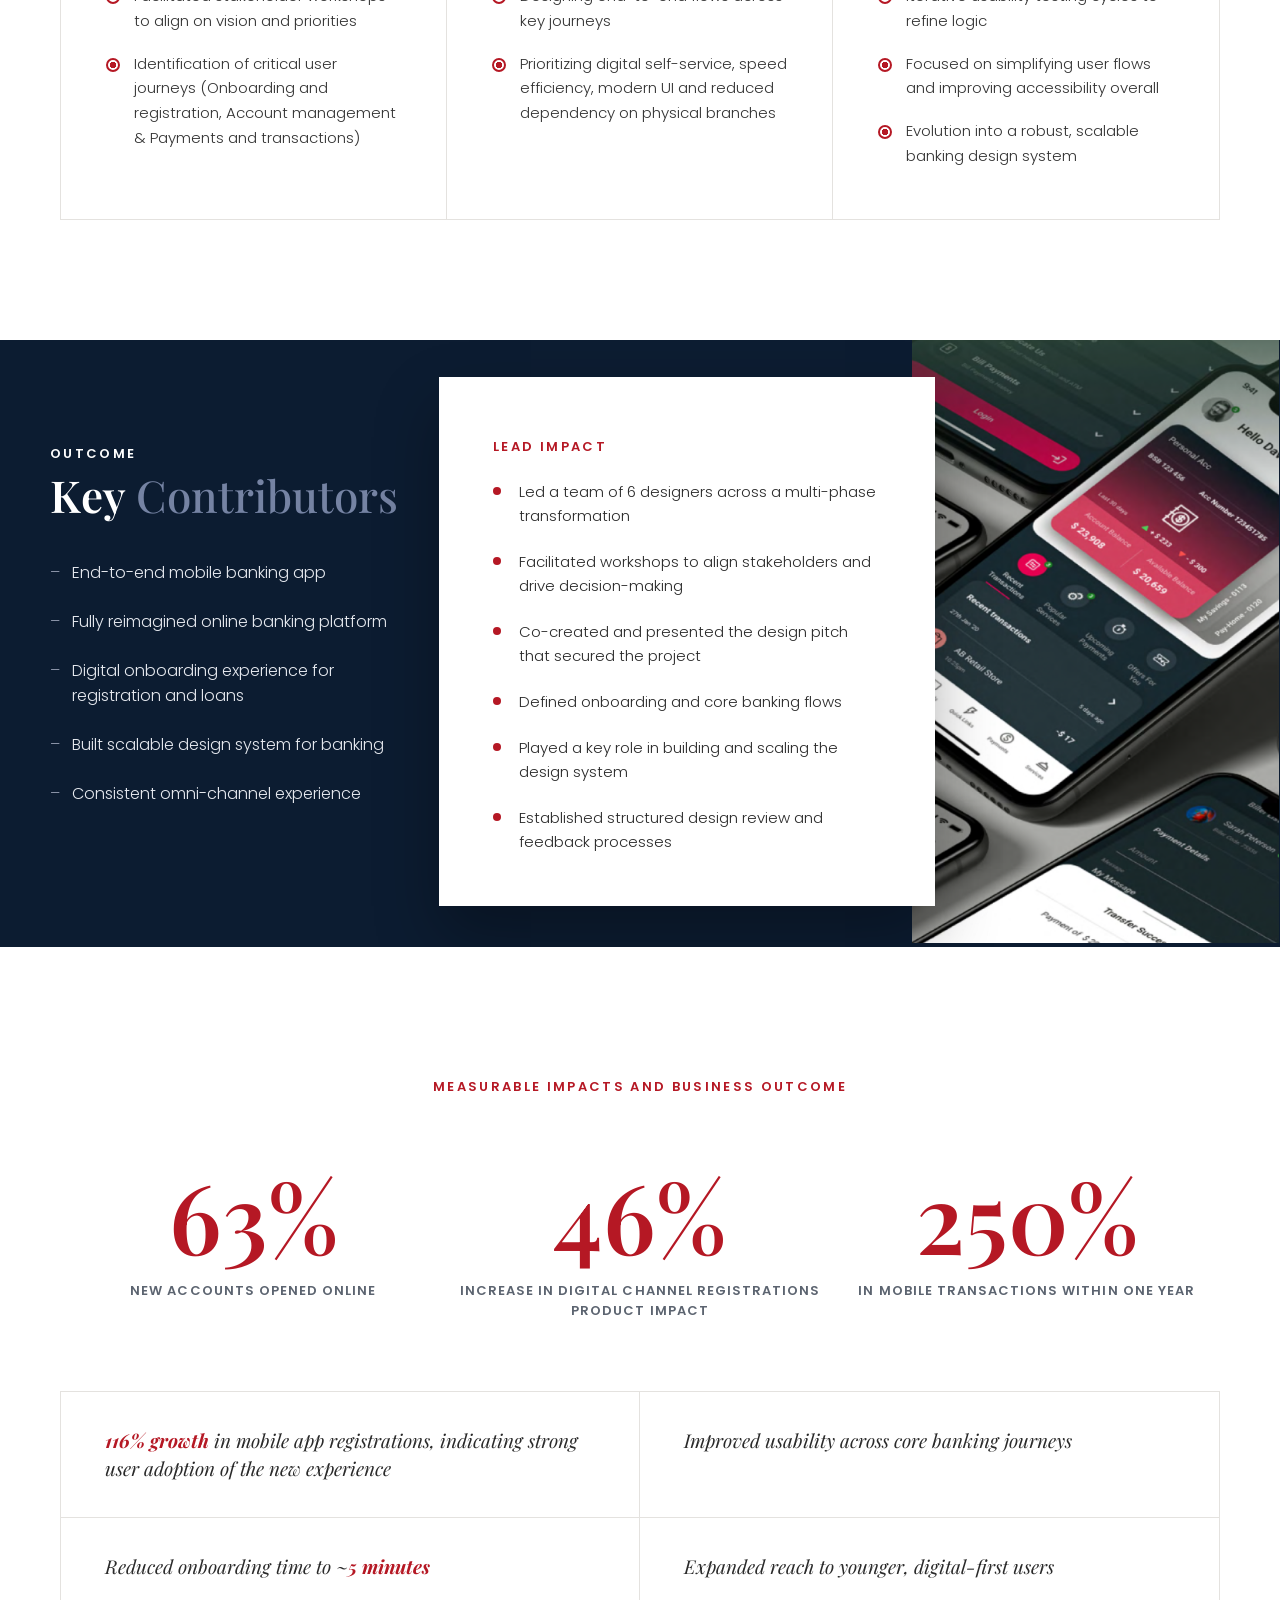
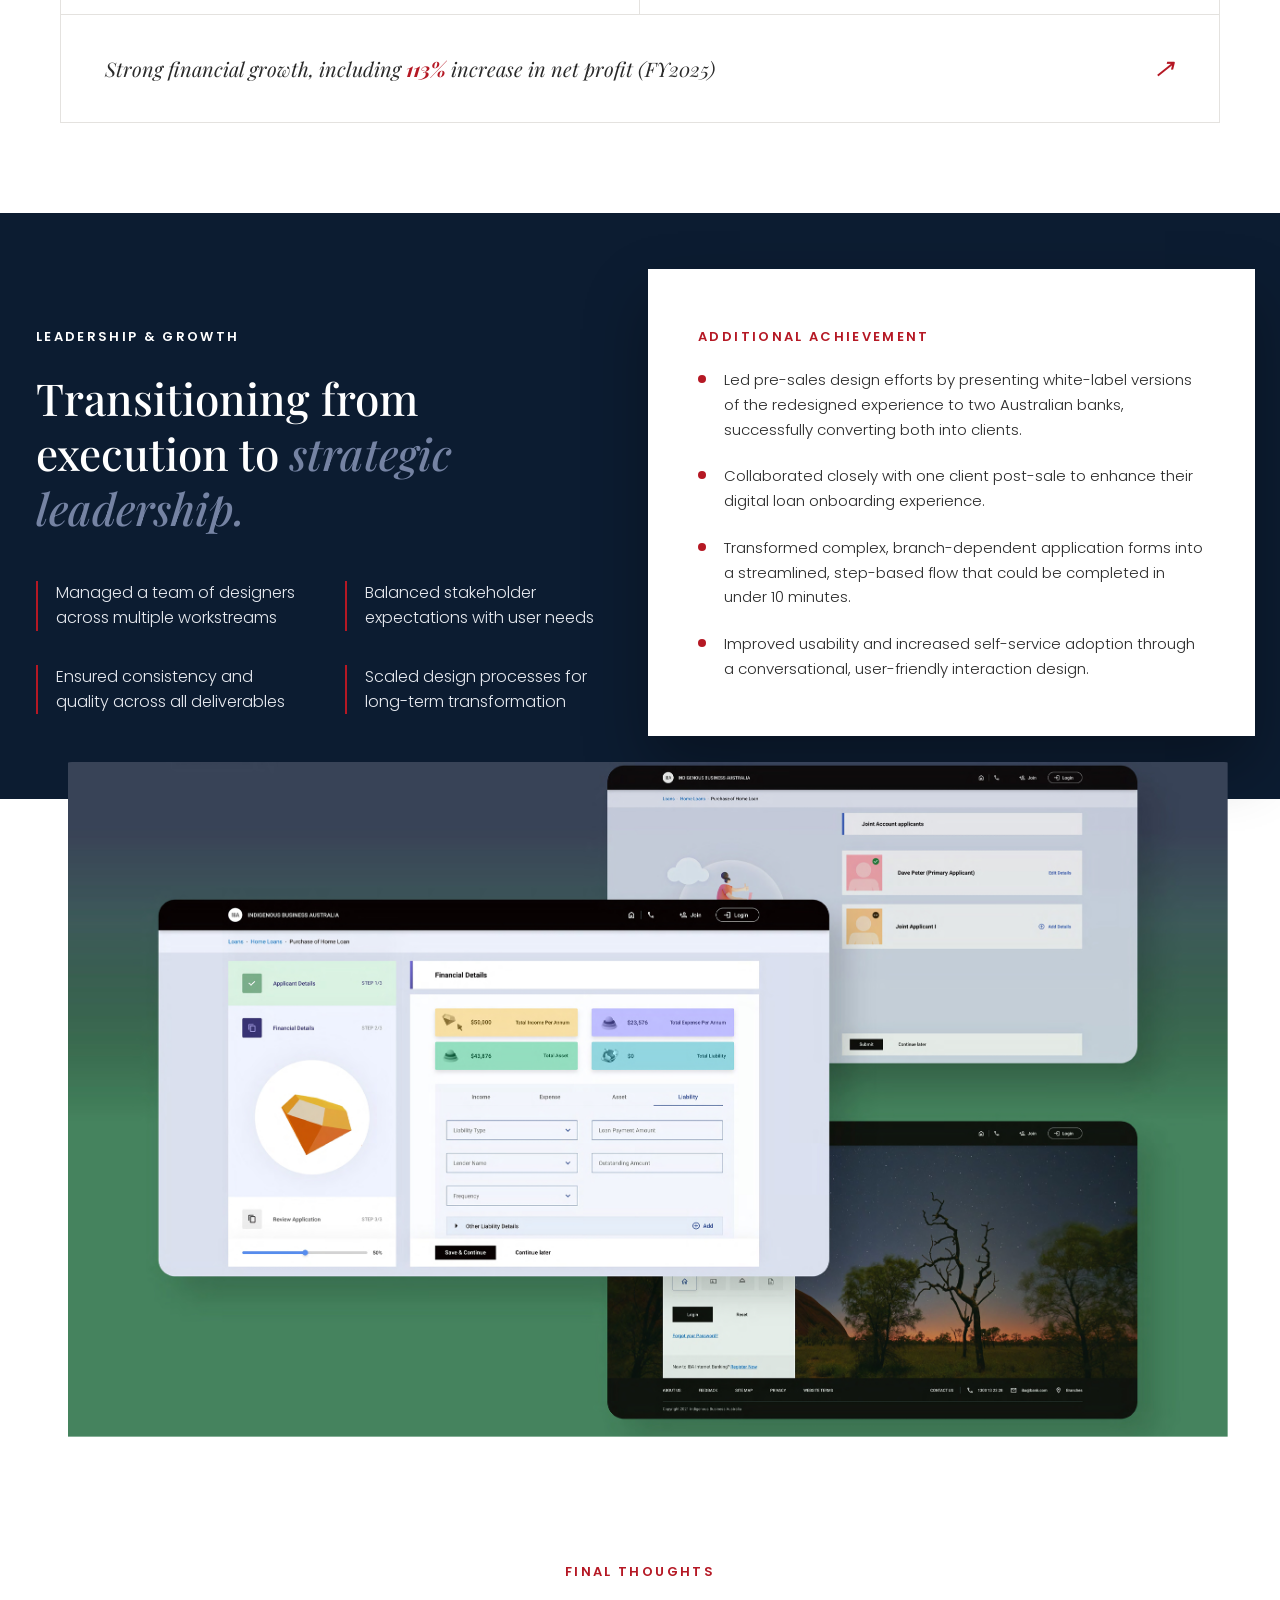
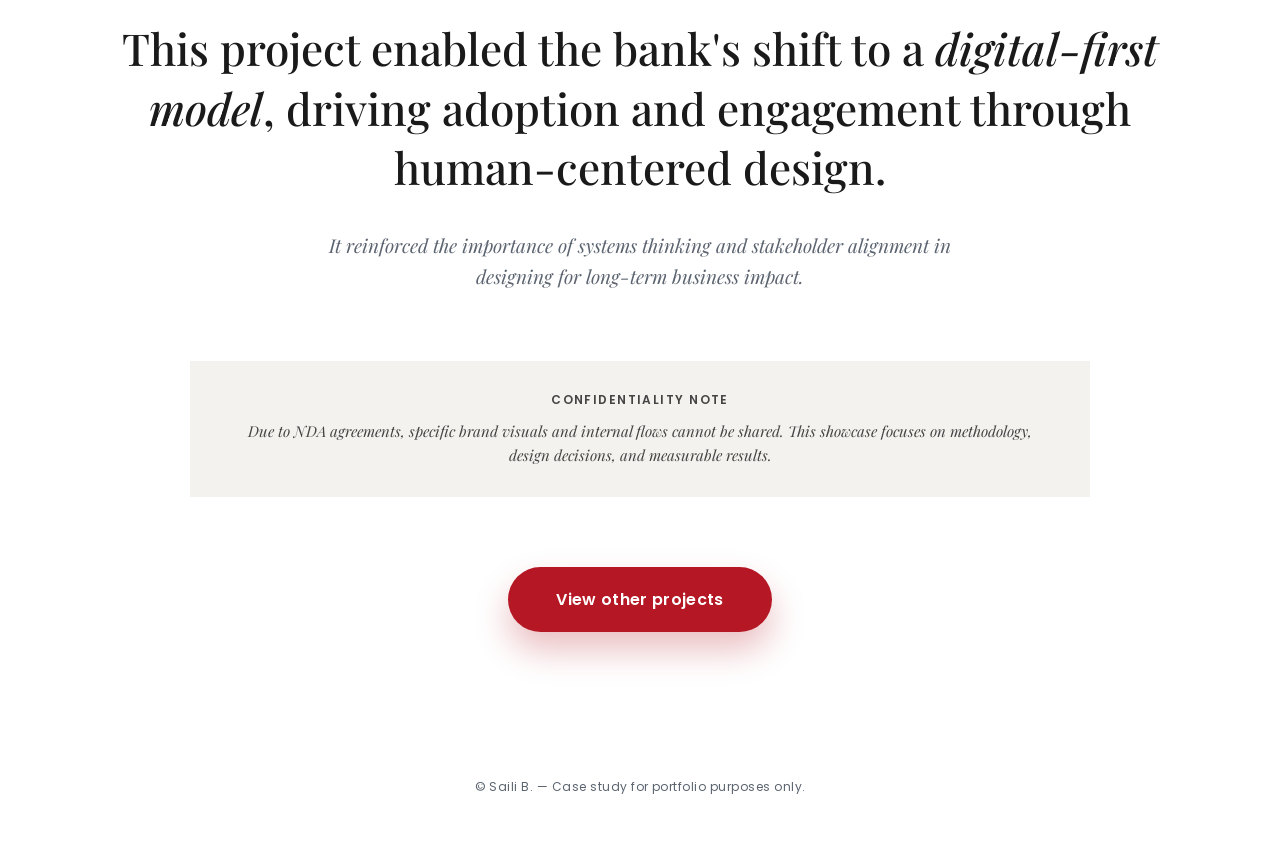
==== commit ed9e4a13: "Commit" ====
--- a/banking-case-study.html
+++ b/banking-case-study.html
@@ -358,22 +358,22 @@
     .lead-media img{transform:none !important;}
   }
 </style>
+<link rel="stylesheet" href="header.css">
+<script src="header.js" defer></script>
 </head>
 <body>
 
-  <header class="nav" data-od-id="site-navbar">
-    <div class="brand" data-od-id="brand-logo">
-      <span class="mark">SB</span>
-      <span>Saili B.</span>
-    </div>
-    <nav class="links">
-      <a href="index.html#top" data-od-id="nav-home">HOME</a>
-      <a href="index.html#work" data-od-id="nav-work">WORK</a>
-      <a href="index.html#about" data-od-id="nav-about">ABOUT</a>
-      <a href="https://drive.google.com/file/d/11xnpkp3scNq9Za6gYi-1OitTIbmNhtTH/view" target="_blank" rel="noopener noreferrer" data-od-id="nav-resume">RESUME</a>
-      <a href="index.html#contact" data-od-id="nav-contact">CONTACT</a>
-    </nav>
-    <a class="talk-btn" href="index.html#contact" data-od-id="cta-lets-talk" style="display:inline-block;text-decoration:none;">LET'S TALK</a>
+  <header class="site-nav" id="siteNav" data-od-id="site-nav">
+    <div class="brand" data-od-id="brand-logo">Saili Bandekar<span class="dot"></span></div>
+    <button class="nav-toggle" aria-label="Open menu" aria-expanded="false">☰</button>
+    <ul class="nav-links" data-od-id="nav-links">
+      <li><a href="index.html#top" data-od-id="nav-home">Home</a></li>
+      <li><a href="index.html#work" data-od-id="nav-work">Work</a></li>
+      <li><a href="index.html#about" data-od-id="nav-about">About</a></li>
+      <li><a href="https://drive.google.com/file/d/11xnpkp3scNq9Za6gYi-1OitTIbmNhtTH/view" target="_blank" rel="noopener noreferrer" data-od-id="nav-resume">Resume</a></li>
+      <li><a href="index.html#contact" data-od-id="nav-contact">Contact</a></li>
+    </ul>
+    <a class="nav-cta" href="index.html#contact" data-od-id="nav-lets-talk">Let's talk ↗</a>
   </header>
 
   <div class="hero-image" data-od-id="hero-image">
--- a/header.css
+++ b/header.css
@@ -0,0 +1,126 @@
+.site-nav {
+  position: fixed;
+  top: 14px;
+  left: 50%;
+  z-index: 1000;
+  display: flex;
+  align-items: center;
+  justify-content: space-between;
+  width: min(calc(100% - 2 * clamp(20px, 4.5vw, 64px)), 1360px);
+  padding: 10px clamp(18px, 2vw, 30px);
+  transform: translateX(-50%);
+  border: 1px solid oklch(32% 0.014 90);
+  border-radius: 999px;
+  background: oklch(19% 0.010 88 / 0.88);
+  box-shadow: 0 12px 36px oklch(5% 0.01 90 / 0.18);
+  color: oklch(95.5% 0.010 85);
+  backdrop-filter: blur(14px) saturate(1.1);
+  -webkit-backdrop-filter: blur(14px) saturate(1.1);
+}
+
+.site-nav .brand {
+  display: flex;
+  align-items: center;
+  gap: 10px;
+  color: oklch(95.5% 0.010 85);
+  font-family: 'Bricolage Grotesque', 'Manrope', 'Poppins', sans-serif;
+  font-size: 18px;
+  font-weight: 600;
+  letter-spacing: -.01em;
+  text-decoration: none;
+  white-space: nowrap;
+}
+
+.site-nav .brand .dot {
+  width: 7px;
+  height: 7px;
+  border-radius: 50%;
+  background: oklch(64% 0.15 253);
+}
+
+.site-nav .nav-links {
+  display: flex;
+  gap: 2.4rem;
+  margin: 0;
+  padding: 0;
+  list-style: none;
+}
+
+.site-nav .nav-links a {
+  padding: .3rem 0;
+  border-bottom: 1px solid transparent;
+  color: oklch(63% 0.020 85);
+  font-family: 'Inter', 'Manrope', 'Poppins', sans-serif;
+  font-size: 14px;
+  letter-spacing: 0;
+  text-decoration: none;
+  transition: color .15s ease, border-color .15s ease;
+}
+
+.site-nav .nav-links a:hover,
+.site-nav .nav-links a:focus-visible {
+  border-color: oklch(64% 0.15 253);
+  color: oklch(95.5% 0.010 85);
+}
+
+.site-nav .nav-cta {
+  padding: .7rem 1.3rem;
+  border: 1px solid oklch(95.5% 0.010 85);
+  border-radius: 999px;
+  background: oklch(95.5% 0.010 85);
+  color: #141313;
+  font-family: 'IBM Plex Mono', 'DM Mono', monospace;
+  font-size: 12px;
+  letter-spacing: .08em;
+  text-decoration: none;
+  white-space: nowrap;
+  transition: background .15s ease, color .15s ease;
+}
+
+.site-nav .nav-cta:hover {
+  border-color: oklch(64% 0.15 253);
+  background: oklch(64% 0.15 253);
+  color: #0b0c10;
+}
+
+.site-nav .nav-toggle {
+  display: none;
+  padding: .5rem .7rem;
+  border: 1px solid oklch(32% 0.014 90);
+  border-radius: 999px;
+  background: none;
+  color: oklch(95.5% 0.010 85);
+  font-family: 'IBM Plex Mono', 'DM Mono', monospace;
+  cursor: pointer;
+}
+
+.site-nav :focus-visible {
+  outline: 2px solid oklch(64% 0.15 253);
+  outline-offset: 3px;
+}
+
+@media (max-width: 900px) {
+  .site-nav .nav-links { display: none; }
+  .site-nav .nav-toggle { display: inline-flex; }
+  .site-nav .nav-links.open {
+    position: absolute;
+    top: calc(100% + 1px);
+    right: 0;
+    left: 0;
+    display: flex !important;
+    flex-direction: column;
+    gap: 0;
+    padding: 1rem clamp(20px, 4.5vw, 64px) 1.4rem;
+    border: 1px solid oklch(32% 0.014 90);
+    border-radius: 24px;
+    background: oklch(19% 0.010 88 / .98);
+    box-shadow: 0 24px 80px oklch(5% 0.01 90 / .32);
+  }
+  .site-nav .nav-links.open a { display: block; padding: .7rem 0; }
+  .site-nav .nav-cta { display: none; }
+}
+
+@media (prefers-reduced-motion: reduce) {
+  .site-nav .nav-links a,
+  .site-nav .nav-cta { transition: none; }
+}
